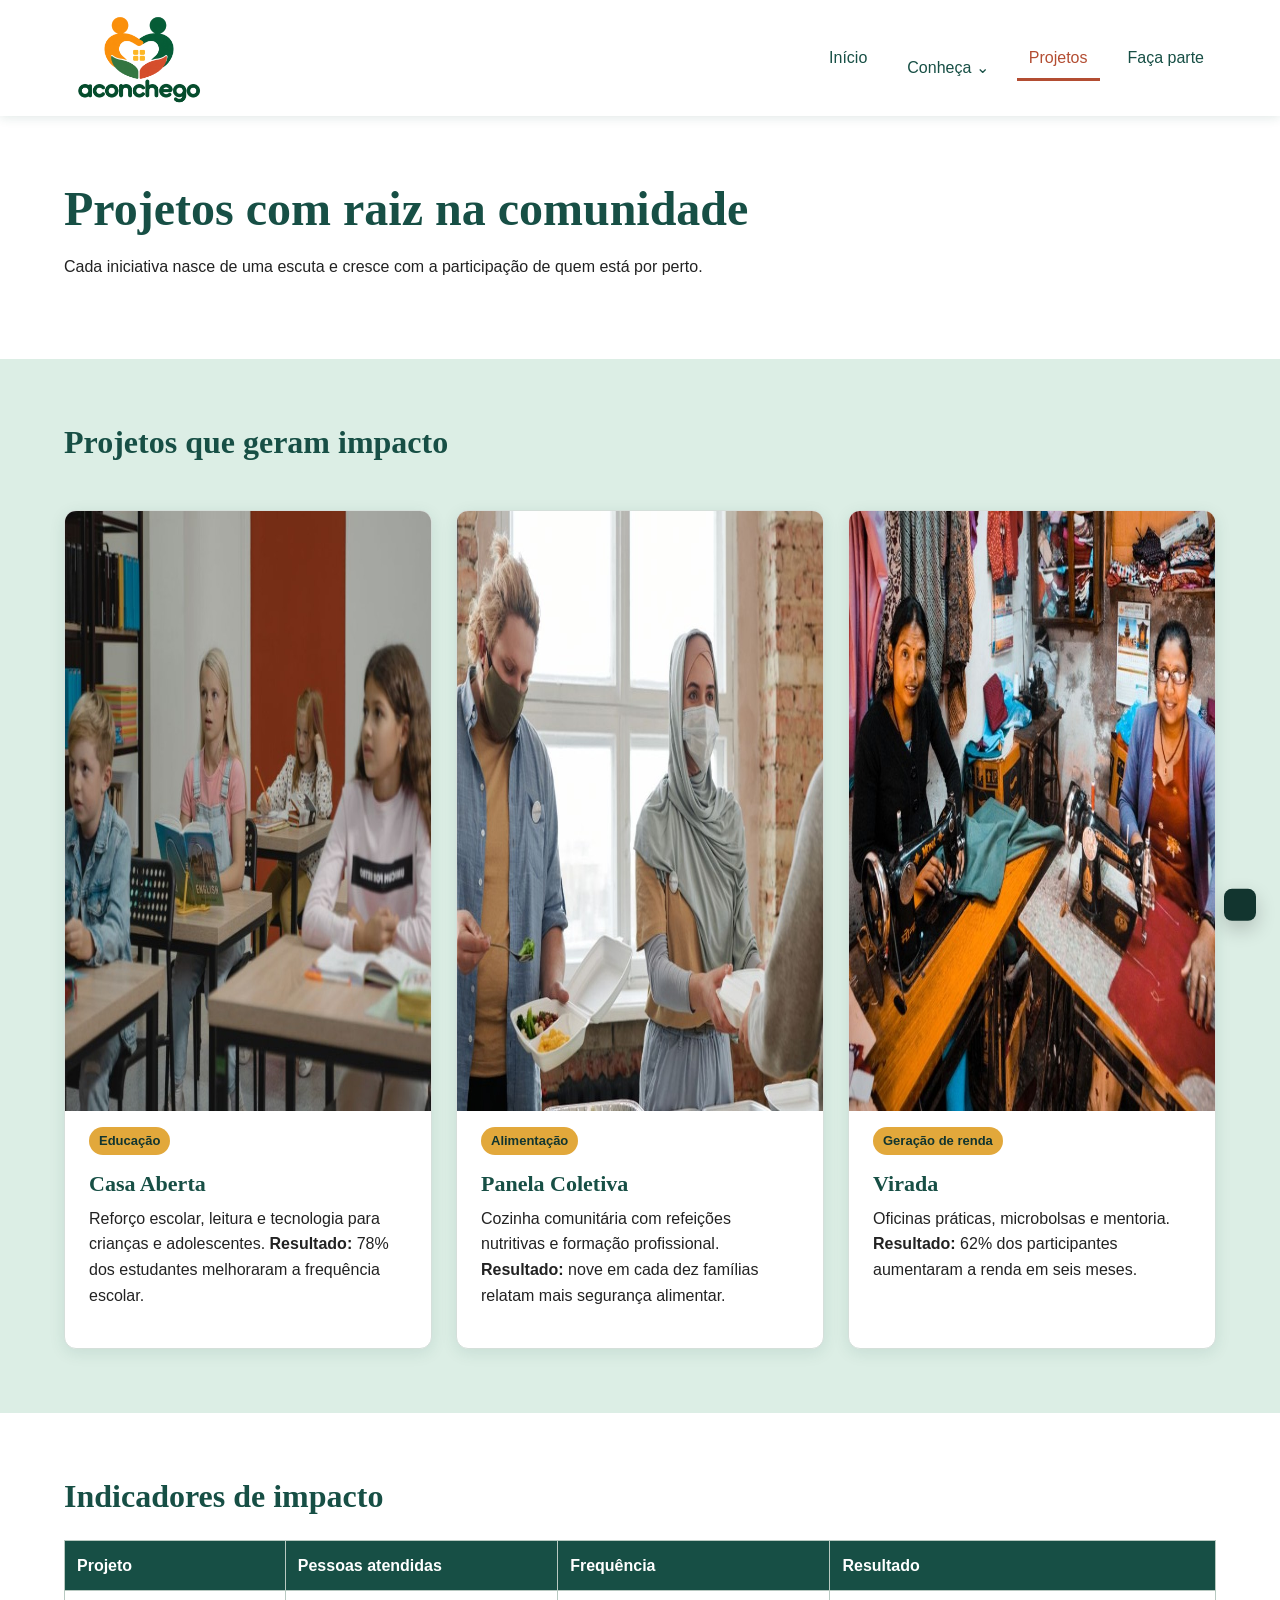
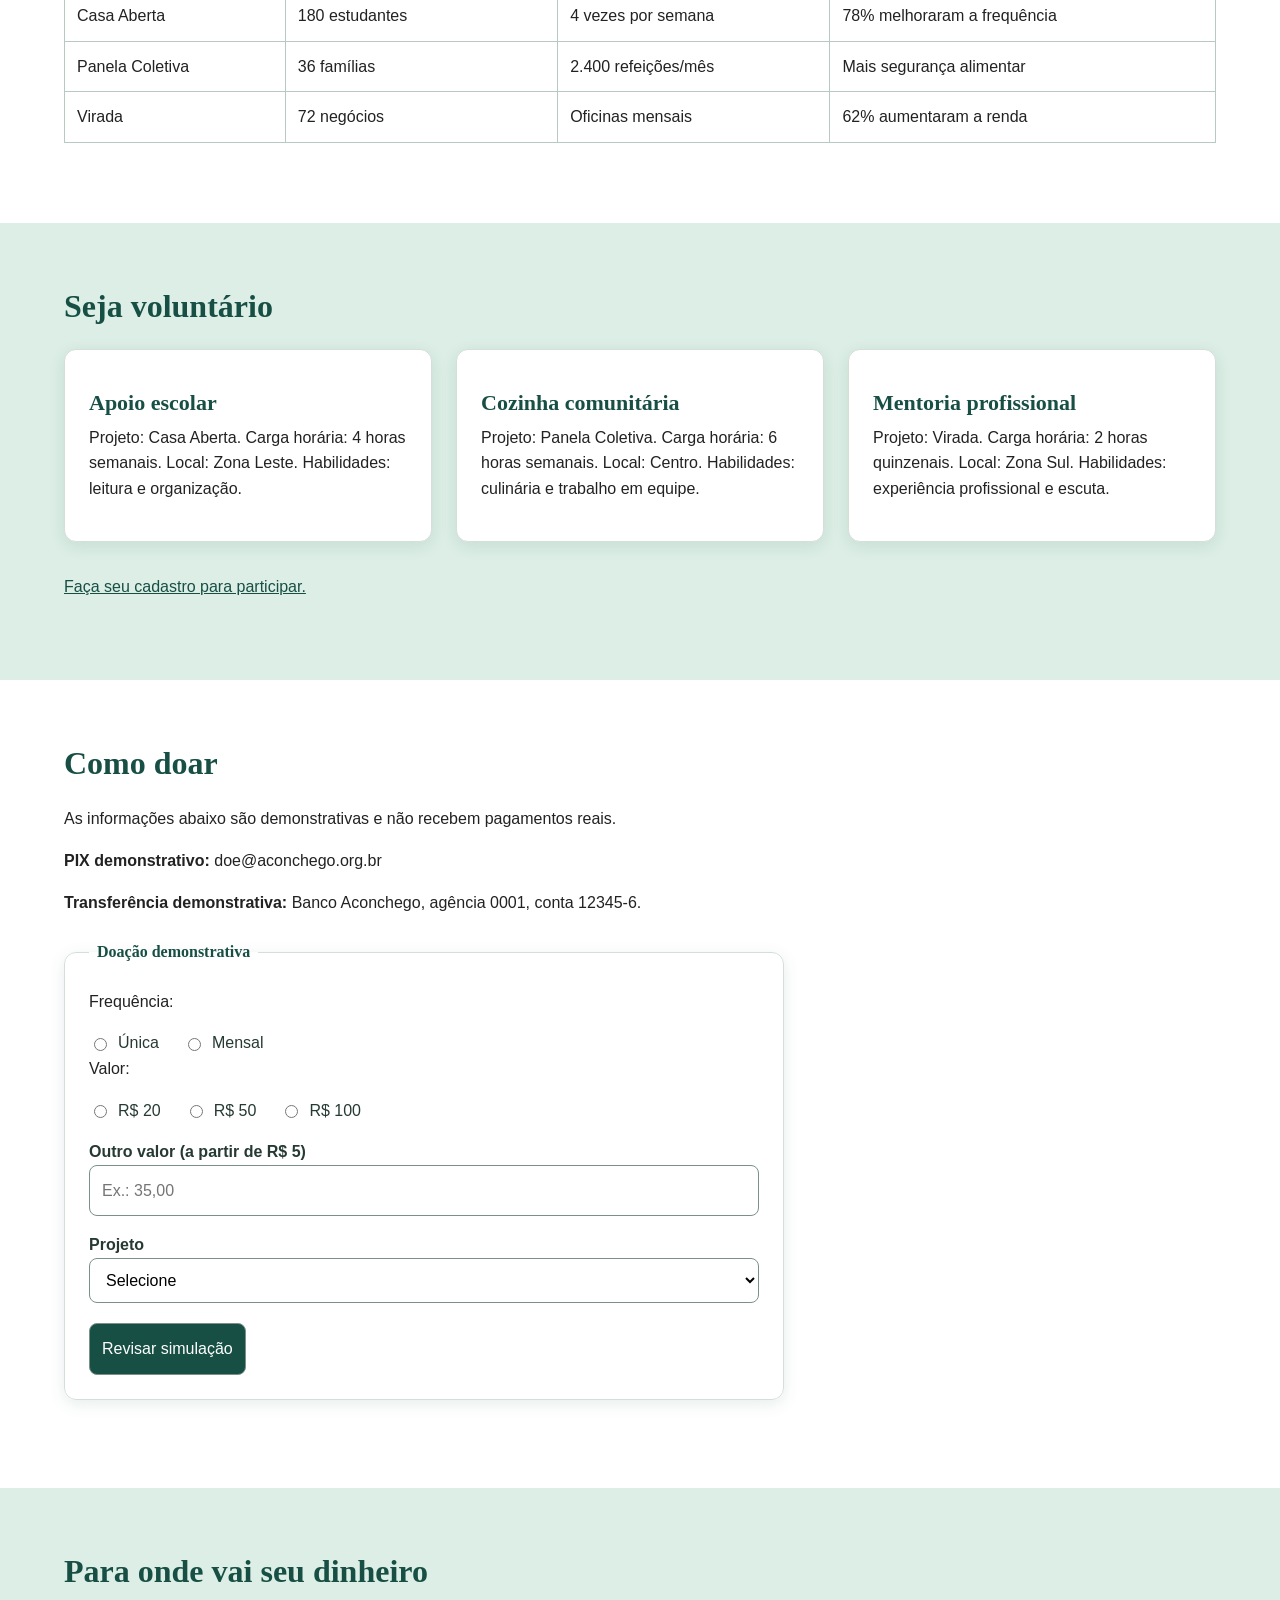
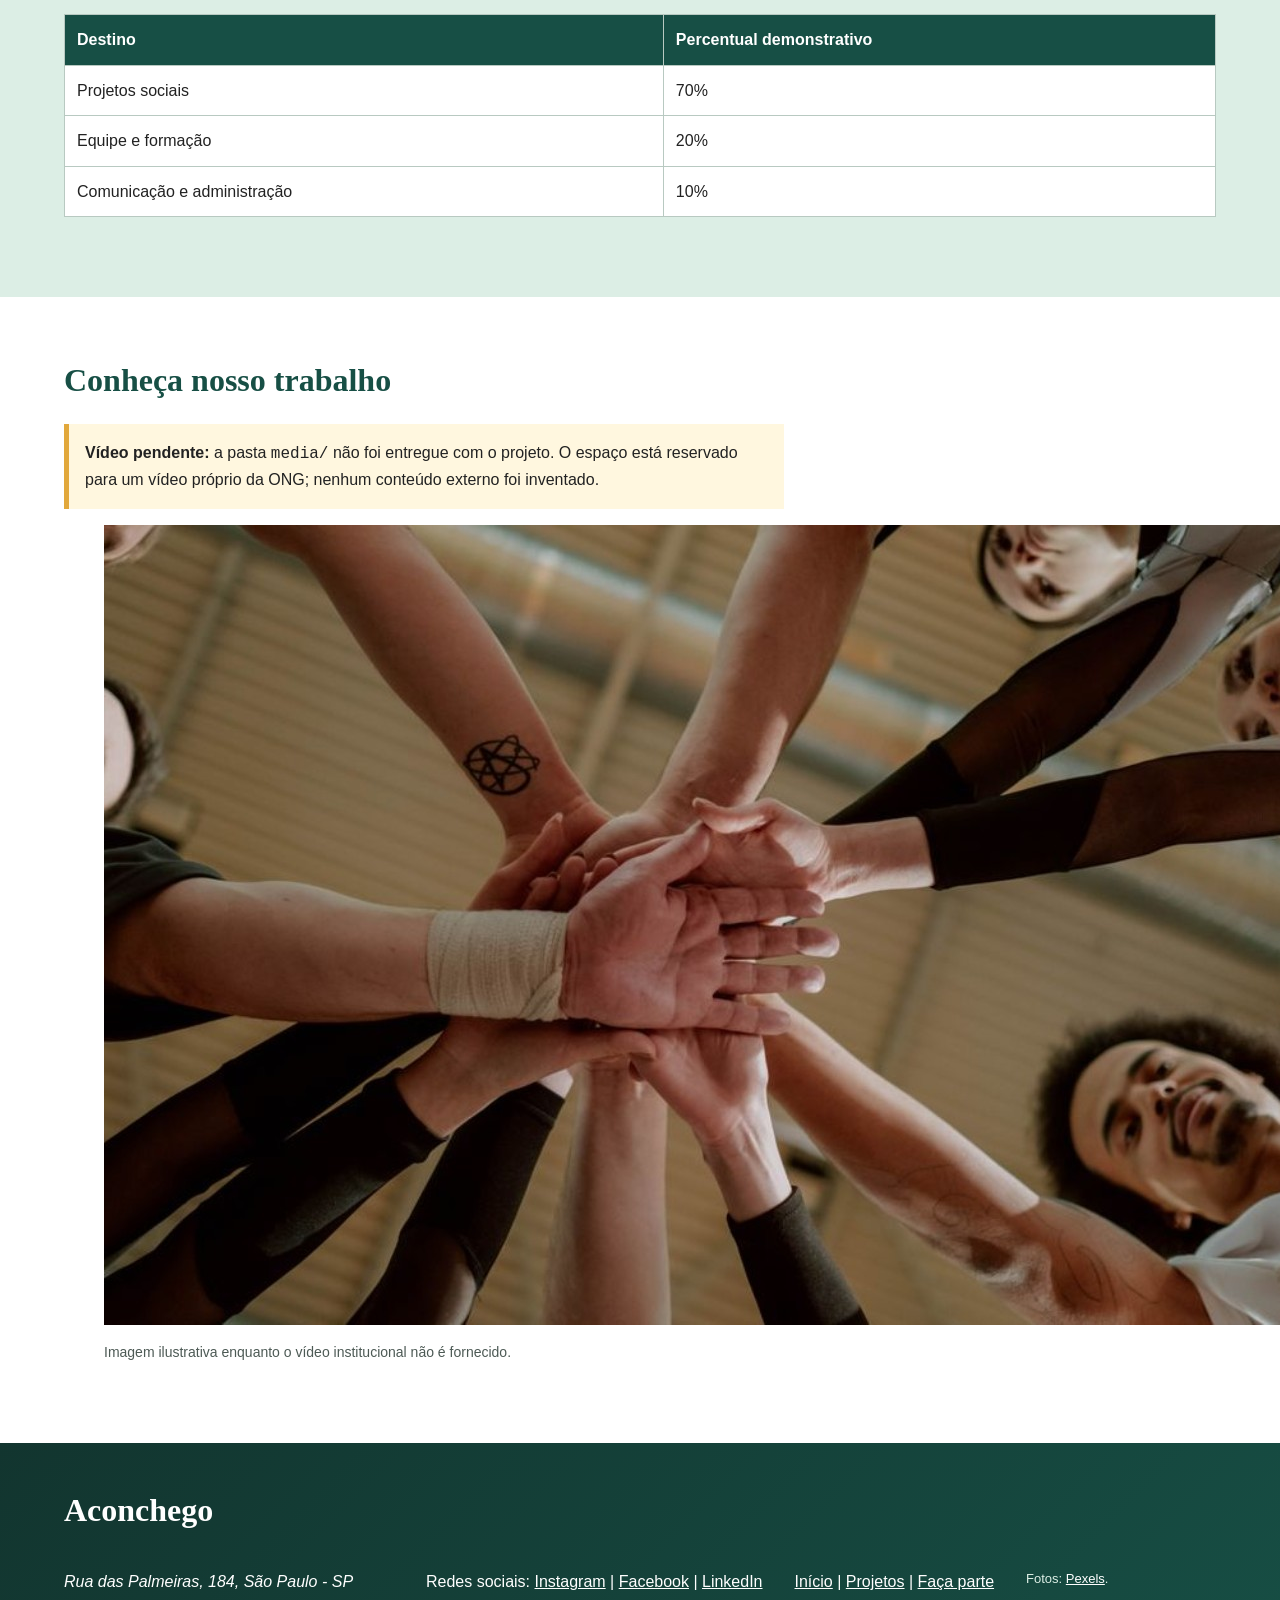
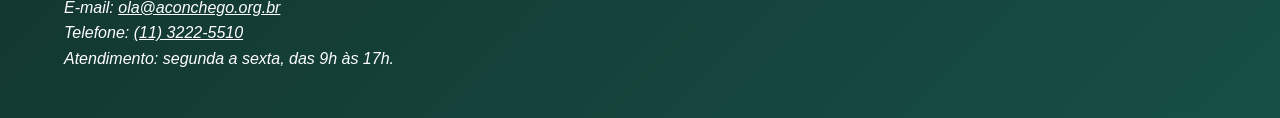
==== projetos.html @ 37455f10 "projeto finalizado" ====
<!DOCTYPE html>
<html lang="pt-br">
<head>
  <meta charset="UTF-8">
  <meta name="viewport" content="width=device-width, initial-scale=1.0">
  <meta name="description" content="Conheça os projetos sociais do Aconchego e saiba como participar.">
  <title>Projetos | Aconchego</title>
  <link rel="stylesheet" href="css/estilo.css">
  <script src="js/script.js" defer></script>
</head>
<body>
  <!-- Cabeçalho e menu principal. -->
  <header class="site-header"><div class="container header-content"><a class="marca" href="index.html"><img src="img/logo-aconchego.png" width="190" height="120" alt="Logo Aconchego"></a><button class="menu-toggle" type="button" data-menu-toggle aria-expanded="false" aria-controls="menu-principal" aria-label="Abrir menu">Menu</button><nav class="main-nav" id="menu-principal" aria-label="Navegação principal"><ul><li><a href="index.html">Início</a></li><li class="has-submenu"><button class="submenu-toggle" type="button" data-submenu-toggle aria-expanded="false" aria-controls="submenu">Conheça <span aria-hidden="true">⌄</span></button><ul id="submenu" hidden><li><a href="index.html#sobre">Sobre nós</a></li><li><a href="#indicadores">Indicadores</a></li><li><a href="#midia">Mídia</a></li></ul></li><li><a class="current" aria-current="page" href="projetos.html">Projetos</a></li><li><a href="cadastro.html">Faça parte</a></li></ul></nav></div></header>
  <main class="container">
    <section><h1>Projetos com raiz na comunidade</h1><p>Cada iniciativa nasce de uma escuta e cresce com a participação de quem está por perto.</p></section>
    <section id="projetos" class="cards-grid"><h2>Projetos que geram impacto</h2>
      <article id="educacao" class="card project-card"><img src="img/projeto-educacao.jpg" width="800" height="600" alt="Crianças estudando em uma sala de aula com livros e cadernos" loading="lazy"><span class="badge">Educação</span><h3>Casa Aberta</h3><p>Reforço escolar, leitura e tecnologia para crianças e adolescentes. <strong>Resultado:</strong> 78% dos estudantes melhoraram a frequência escolar.</p></article>
      <article id="alimentacao" class="card project-card"><img src="img/projeto-alimentacao.jpg" width="800" height="600" alt="Voluntários servindo refeições com arroz, feijão e legumes" loading="lazy"><span class="badge">Alimentação</span><h3>Panela Coletiva</h3><p>Cozinha comunitária com refeições nutritivas e formação profissional. <strong>Resultado:</strong> nove em cada dez famílias relatam mais segurança alimentar.</p></article>
      <article id="renda" class="card project-card"><img src="img/projeto-renda.jpg" width="800" height="600" alt="Duas mulheres trabalhando com máquinas de costura em uma oficina" loading="lazy"><span class="badge">Geração de renda</span><h3>Virada</h3><p>Oficinas práticas, microbolsas e mentoria. <strong>Resultado:</strong> 62% dos participantes aumentaram a renda em seis meses.</p></article>
    </section>
    <section id="indicadores"><h2>Indicadores de impacto</h2><table><thead><tr><th>Projeto</th><th>Pessoas atendidas</th><th>Frequência</th><th>Resultado</th></tr></thead><tbody><tr><td>Casa Aberta</td><td>180 estudantes</td><td>4 vezes por semana</td><td>78% melhoraram a frequência</td></tr><tr><td>Panela Coletiva</td><td>36 famílias</td><td>2.400 refeições/mês</td><td>Mais segurança alimentar</td></tr><tr><td>Virada</td><td>72 negócios</td><td>Oficinas mensais</td><td>62% aumentaram a renda</td></tr></tbody></table></section>
    <section id="voluntariado"><h2>Seja voluntário</h2><div class="cards-grid"><article class="card"><h3>Apoio escolar</h3><p>Projeto: Casa Aberta. Carga horária: 4 horas semanais. Local: Zona Leste. Habilidades: leitura e organização.</p></article><article class="card"><h3>Cozinha comunitária</h3><p>Projeto: Panela Coletiva. Carga horária: 6 horas semanais. Local: Centro. Habilidades: culinária e trabalho em equipe.</p></article><article class="card"><h3>Mentoria profissional</h3><p>Projeto: Virada. Carga horária: 2 horas quinzenais. Local: Zona Sul. Habilidades: experiência profissional e escuta.</p></article></div><p class="section-link"><a href="cadastro.html">Faça seu cadastro para participar.</a></p></section>
    <section id="como-doar"><h2>Como doar</h2><p>As informações abaixo são demonstrativas e não recebem pagamentos reais.</p><p><strong>PIX demonstrativo:</strong> doe@aconchego.org.br</p><p><strong>Transferência demonstrativa:</strong> Banco Aconchego, agência 0001, conta 12345-6.</p><form id="form-doacao" action="" method="post"><fieldset><legend>Doação demonstrativa</legend><p>Frequência:</p><div class="opcoes"><input id="frequencia-unica" name="frequencia" type="radio" value="unica"><label for="frequencia-unica">Única</label><input id="frequencia-mensal" name="frequencia" type="radio" value="mensal"><label for="frequencia-mensal">Mensal</label></div><p>Valor:</p><div class="opcoes"><input id="valor-20" name="valor" type="radio" value="20"><label for="valor-20">R$ 20</label><input id="valor-50" name="valor" type="radio" value="50"><label for="valor-50">R$ 50</label><input id="valor-100" name="valor" type="radio" value="100"><label for="valor-100">R$ 100</label></div><label for="outro-valor">Outro valor (a partir de R$ 5)</label><input id="outro-valor" name="outro-valor" type="number" min="5" step="0.01" placeholder="Ex.: 35,00"><label for="projeto-doacao">Projeto</label><select id="projeto-doacao" name="projeto-doacao" required><option value="">Selecione</option><option value="educacao">Casa Aberta</option><option value="alimentacao">Panela Coletiva</option><option value="renda">Virada</option></select><button type="submit">Revisar simulação</button></fieldset></form></section>
    <section id="destino"><h2>Para onde vai seu dinheiro</h2><table><thead><tr><th>Destino</th><th>Percentual demonstrativo</th></tr></thead><tbody><tr><td>Projetos sociais</td><td>70%</td></tr><tr><td>Equipe e formação</td><td>20%</td></tr><tr><td>Comunicação e administração</td><td>10%</td></tr></tbody></table></section>
    <section id="midia"><h2>Conheça nosso trabalho</h2><p class="alert alert-info"><strong>Vídeo pendente:</strong> a pasta <code>media/</code> não foi entregue com o projeto. O espaço está reservado para um vídeo próprio da ONG; nenhum conteúdo externo foi inventado.</p><figure><img src="img/hero-comunidade.jpg" width="1200" height="800" alt="Grupo de pessoas unindo as mãos em uma atividade coletiva" loading="lazy"><figcaption>Imagem ilustrativa enquanto o vídeo institucional não é fornecido.</figcaption></figure></section>
  </main>
  <div id="modal-doacao" class="modal" role="dialog" aria-modal="true" aria-labelledby="titulo-modal-doacao" hidden><div class="modal-conteudo"><h2 id="titulo-modal-doacao">Confira sua simulação</h2><p id="resumo-doacao"></p><p class="alert alert-info">A confirmação é apenas acadêmica e não realiza pagamento.</p><div class="modal-acoes"><button id="confirmar-doacao" type="button">Confirmar simulação</button><button id="cancelar-doacao" class="botao-secundario" type="button">Voltar</button></div></div></div><div id="toast" class="toast" role="status" aria-live="polite"></div>
  <!-- Rodapé com contato e redes sociais. -->
  <footer><div class="container"><h2>Aconchego</h2><address>Rua das Palmeiras, 184, São Paulo - SP<br>E-mail: <a href="mailto:ola@aconchego.org.br">ola@aconchego.org.br</a><br>Telefone: <a href="tel:+551132225510">(11) 3222-5510</a><br>Atendimento: segunda a sexta, das 9h às 17h.</address><p>Redes sociais: <a href="https://www.instagram.com/">Instagram</a> | <a href="https://www.facebook.com/">Facebook</a> | <a href="https://www.linkedin.com/">LinkedIn</a></p><p><a href="index.html">Início</a> | <a href="projetos.html">Projetos</a> | <a href="cadastro.html">Faça parte</a></p><p class="creditos">Fotos: <a href="https://www.pexels.com/">Pexels</a>.</p></div></footer>
</body>
</html>
---- css/estilo.css ----
:root {
  --verde-escuro: #12352f;
  --verde: #174f45;
  --verde-claro: #dceee5;
  --terracota: #b34d32;
  --amarelo: #e2a83b;
  --creme: #f4f1ea;
  --branco: #ffffff;
  --texto: #222222;
  --texto-suave: #4d5a55;
  --borda: #b8c9c1;
  --erro: #9f2d2d;
  --sucesso: #176b4d;
  --espaco-8: 8px;
  --espaco-16: 16px;
  --espaco-24: 24px;
  --espaco-32: 32px;
  --espaco-48: 48px;
  --espaco-64: 64px;
}

* { box-sizing: border-box; }
html { scroll-behavior: smooth; }
body { margin: 0; color: var(--texto); background: var(--creme); font-family: Arial, Verdana, sans-serif; font-size: 16px; line-height: 1.6; }
.container { width: min(90%, 1180px); margin: 0 auto; }
.site-header { position: sticky; top: 0; z-index: 10; padding: var(--espaco-8) 0; background: var(--branco); box-shadow: 0 2px 10px rgba(23, 79, 69, .12); }
.header-content { display: flex; align-items: center; justify-content: space-between; gap: var(--espaco-24); }
.marca { display: flex; align-items: center; color: var(--verde); text-decoration: none; }
.marca img { display: block; width: 150px; height: auto; }
.menu-toggle { display: none; }
.main-nav > ul, .main-nav ul ul { display: flex; align-items: center; gap: var(--espaco-16); margin: 0; padding: 0; list-style: none; }
.main-nav a, .submenu-toggle { display: block; padding: 10px 12px; color: var(--verde); border: 0; background: transparent; font: inherit; text-decoration: none; cursor: pointer; }
.main-nav a:hover, .main-nav a:focus, .main-nav a.current, .submenu-toggle:hover, .submenu-toggle:focus { color: var(--terracota); box-shadow: inset 0 -3px var(--terracota); }
.has-submenu { position: relative; }
.has-submenu ul { position: absolute; top: 100%; left: 0; min-width: 190px; padding: var(--espaco-8); background: var(--branco); border: 1px solid var(--borda); box-shadow: 0 8px 18px rgba(18, 53, 47, .15); }
.has-submenu ul[hidden] { display: none; }
.has-submenu li a { padding: 8px 12px; }
a { color: var(--verde); }
a:focus, button:focus, input:focus, select:focus { outline: 3px solid var(--amarelo); outline-offset: 2px; }
main > section { margin: 0 -5.55%; padding: var(--espaco-64) 5.55%; background: var(--branco); }
main > section:nth-of-type(even), .section-paper { background: var(--verde-claro); }
h1, h2, h3 { color: var(--verde); font-family: Georgia, serif; line-height: 1.2; }
h1 { max-width: 720px; margin: 0 0 var(--espaco-16); font-size: clamp(2rem, 5vw, 3rem); }
h2 { margin: 0 0 var(--espaco-24); font-size: clamp(1.6rem, 3vw, 2rem); }
h3 { margin: var(--espaco-16) 0 var(--espaco-8); font-size: 1.375rem; }
p, ul, ol { max-width: 680px; }
p { margin-top: 0; }
.capa { display: grid; grid-template-columns: repeat(12, 1fr); align-items: center; gap: var(--espaco-48); min-height: 520px; }
.capa-texto { grid-column: span 5; }
.capa figure { grid-column: span 7; margin: 0; }
.capa img { width: 100%; border-radius: 12px; box-shadow: 0 8px 24px rgba(23, 79, 69, .18); }
figcaption { margin-top: var(--espaco-8); color: var(--texto-suave); font-size: .875rem; }
.cards-grid, .team-grid, .gallery-grid { display: grid; grid-template-columns: repeat(12, 1fr); gap: var(--espaco-24); }
.cards-grid > h2, .team-grid > h2, .gallery-grid > h2 { grid-column: 1 / -1; }
.cards-grid > article, .team-grid > article { grid-column: span 4; }
.section-link { margin-top: var(--espaco-32); }
.gallery-grid > figure { grid-column: span 4; margin: 0; }
article, fieldset { background: var(--branco); border: 1px solid #d5dfda; border-radius: 12px; box-shadow: 0 4px 16px rgba(23, 79, 69, .1); }
article { padding: var(--espaco-24); }
.card { transition: transform .2s ease, box-shadow .2s ease; }
.card:hover { transform: translateY(-2px); box-shadow: 0 8px 22px rgba(23, 79, 69, .18); }
.project-card, .news-card { padding: 0 var(--espaco-24) var(--espaco-24); overflow: hidden; }
.project-card img, .news-card img { display: block; width: calc(100% + 48px); max-width: none; margin: 0 -24px var(--espaco-16); }
.badge, .tag { display: inline-block; padding: 4px 10px; color: var(--verde-escuro); background: var(--amarelo); border-radius: 999px; font-size: .8125rem; font-weight: bold; }
.team-card { text-align: center; }
.team-card img { display: block; width: 150px; height: 150px; margin: 0 auto; border-radius: 50%; object-fit: cover; }
.gallery-grid img, .cadastro-image { display: block; width: 100%; border-radius: 12px; }
.news-card p, .team-card p { color: var(--texto-suave); }
#historia ol { margin: 0; padding-left: var(--espaco-24); border-left: 4px solid var(--verde); }
#historia li { padding: var(--espaco-8) 0 var(--espaco-8) 12px; }
#historia strong { color: var(--verde); }
table { width: 100%; margin: var(--espaco-16) 0; border-collapse: collapse; background: var(--branco); }
th, td { padding: 12px; border: 1px solid var(--borda); text-align: left; }
th { color: var(--branco); background: var(--verde); }
form { max-width: 720px; }
fieldset { margin: var(--espaco-24) 0; padding: var(--espaco-24); }
legend { padding: 0 var(--espaco-8); color: var(--verde); font-family: Georgia, serif; font-weight: bold; }
label { display: block; margin-top: var(--espaco-16); color: #263a34; font-weight: bold; }
input, select, textarea, button { max-width: 100%; padding: 12px; border: 1px solid #7b9188; border-radius: 8px; font: inherit; }
input, select, textarea { width: 100%; background: var(--branco); }
input[type="radio"], input[type="checkbox"] { width: auto; }
.opcoes { display: flex; flex-wrap: wrap; align-items: center; gap: var(--espaco-8); }
.opcoes label { margin: 0 var(--espaco-16) 0 0; font-weight: normal; }
input:valid:not(:placeholder-shown), select:valid { border-color: var(--sucesso); }
input:invalid:not(:placeholder-shown) { border-color: var(--erro); }
button { margin-top: 20px; color: var(--branco); background: var(--verde); cursor: pointer; transition: background .2s ease, transform .2s ease; }
button:hover { background: var(--verde-escuro); }
button:active { transform: translateY(1px); }
button:disabled { color: #6d7773; background: #d5dfda; cursor: not-allowed; }
.botao-secundario { color: var(--verde); background: var(--branco); }
.alert { max-width: 720px; padding: var(--espaco-16); border-left: 5px solid var(--amarelo); background: #fff7df; }
.alert-info { border-left-color: var(--amarelo); }
.alert-success { border-left-color: var(--sucesso); background: #e5f5ed; }
.toast { position: fixed; right: 24px; bottom: 24px; z-index: 20; max-width: 360px; padding: var(--espaco-16); color: var(--branco); background: var(--verde-escuro); border-radius: 8px; box-shadow: 0 8px 20px rgba(0,0,0,.2); transform: translateY(140%); transition: transform .25s ease; }
.toast.visivel { transform: translateY(0); }
.toast-erro { background: var(--erro); }
.modal { position: fixed; inset: 0; z-index: 15; display: grid; place-items: center; padding: var(--espaco-24); background: rgba(18, 53, 47, .7); }
.modal[hidden] { display: none; }
.modal-conteudo { width: min(100%, 520px); padding: var(--espaco-32); background: var(--branco); border-radius: 12px; }
.modal-acoes { display: flex; flex-wrap: wrap; gap: var(--espaco-16); }
video, iframe { display: block; max-width: 100%; margin: var(--espaco-16) 0; border-radius: 12px; }
footer { padding: var(--espaco-48) 0; color: var(--branco); background: linear-gradient(135deg, var(--verde-escuro), var(--verde)); }
footer .container { display: flex; flex-wrap: wrap; gap: var(--espaco-16) var(--espaco-32); align-items: flex-start; }
footer h2 { flex: 1 0 100%; color: var(--branco); }
footer address, footer p { margin: 0; }
footer a { color: var(--branco); }
footer a:hover, footer a:focus { color: #f4bd64; }
.creditos { color: var(--verde-claro); font-size: .8125rem; }

@media (max-width: 1100px) { .capa { gap: var(--espaco-32); } }
@media (max-width: 900px) { .cards-grid > article, .team-grid > article, .gallery-grid > figure { grid-column: span 6; } }
@media (max-width: 760px) {
  .header-content { flex-wrap: wrap; }
  .menu-toggle { display: block; margin: 0; }
  .main-nav { display: none; flex-basis: 100%; }
  .main-nav.aberto { display: block; }
  .main-nav > ul { align-items: stretch; flex-direction: column; gap: 0; }
  .has-submenu ul { position: static; box-shadow: none; }
  .capa { display: flex; flex-direction: column; align-items: stretch; }
}
@media (max-width: 600px) { main > section { padding-top: var(--espaco-48); padding-bottom: var(--espaco-48); } .cards-grid > article, .team-grid > article, .gallery-grid > figure { grid-column: 1 / -1; } table { display: block; overflow-x: auto; white-space: nowrap; } }
@media (max-width: 420px) { .container { width: calc(100% - 32px); } .header-content { gap: var(--espaco-8); } .marca { font-size: 20px; } .modal-conteudo { padding: var(--espaco-24); } }
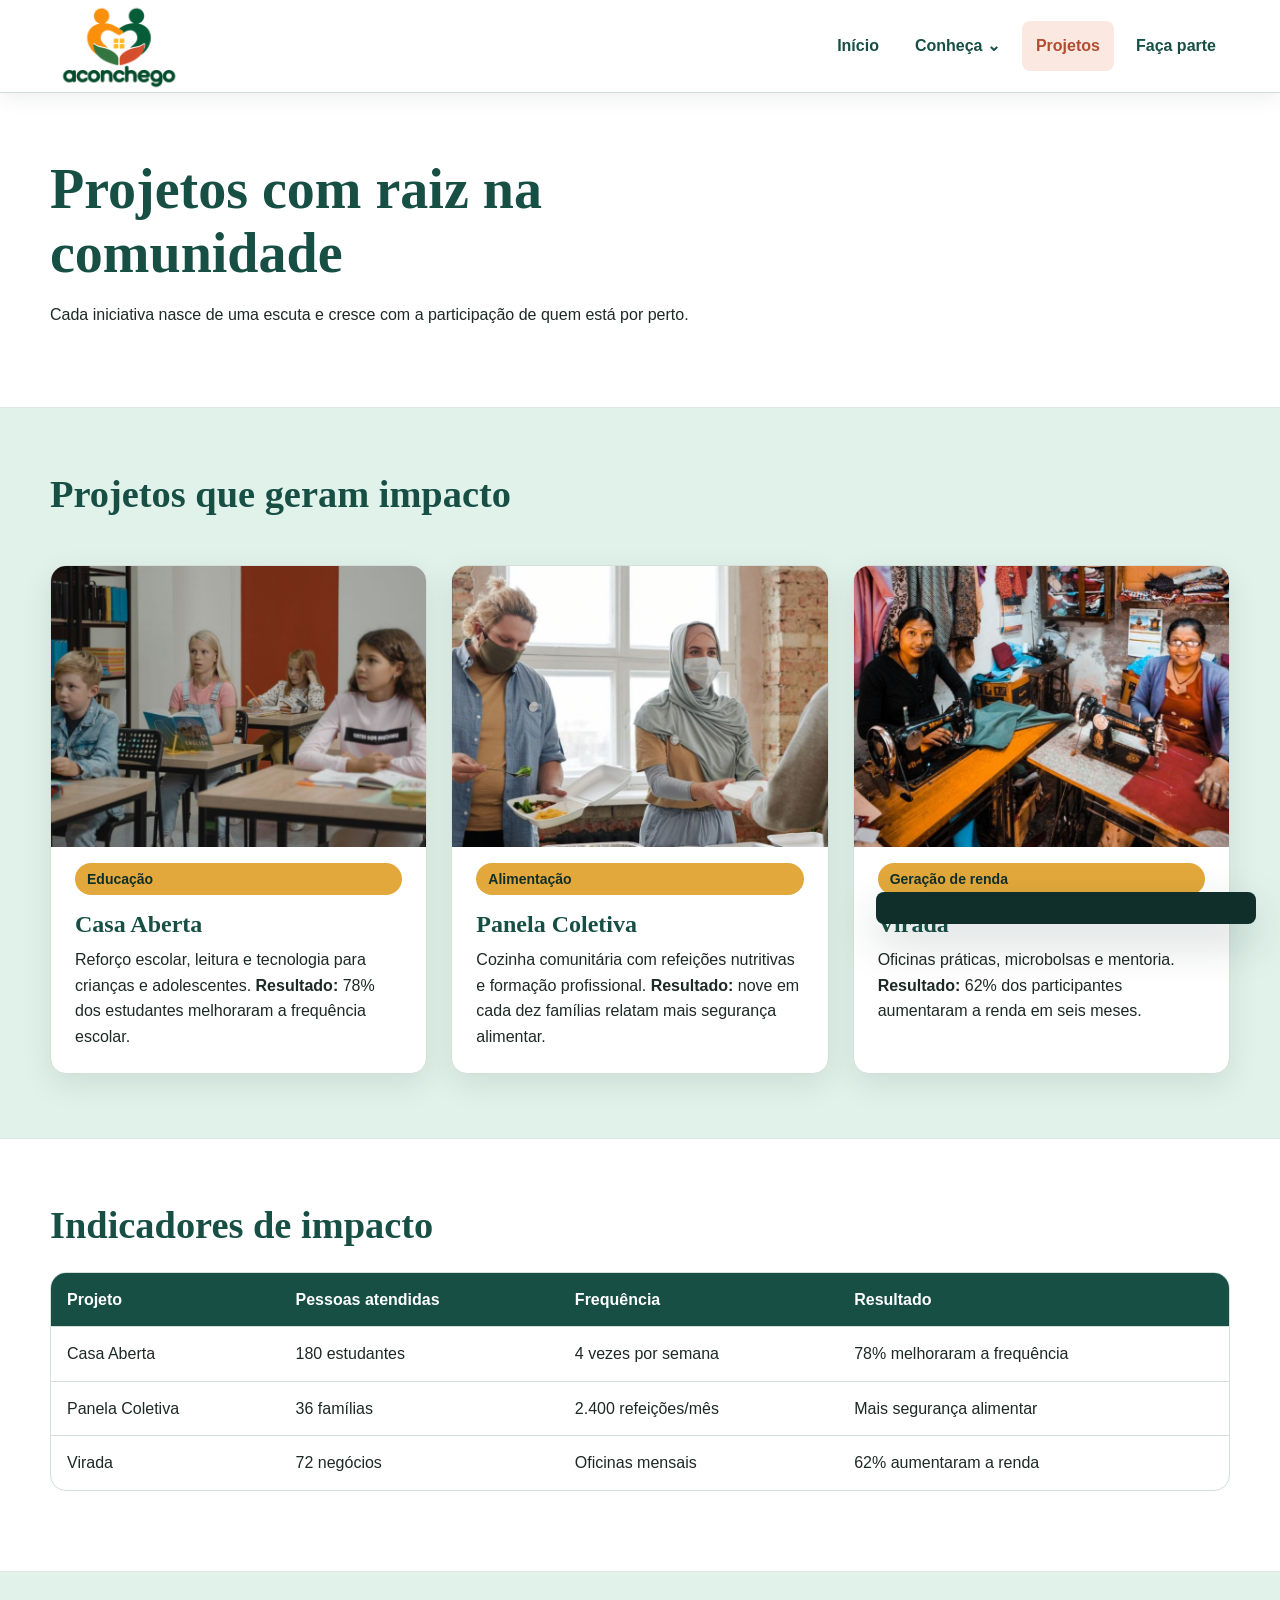
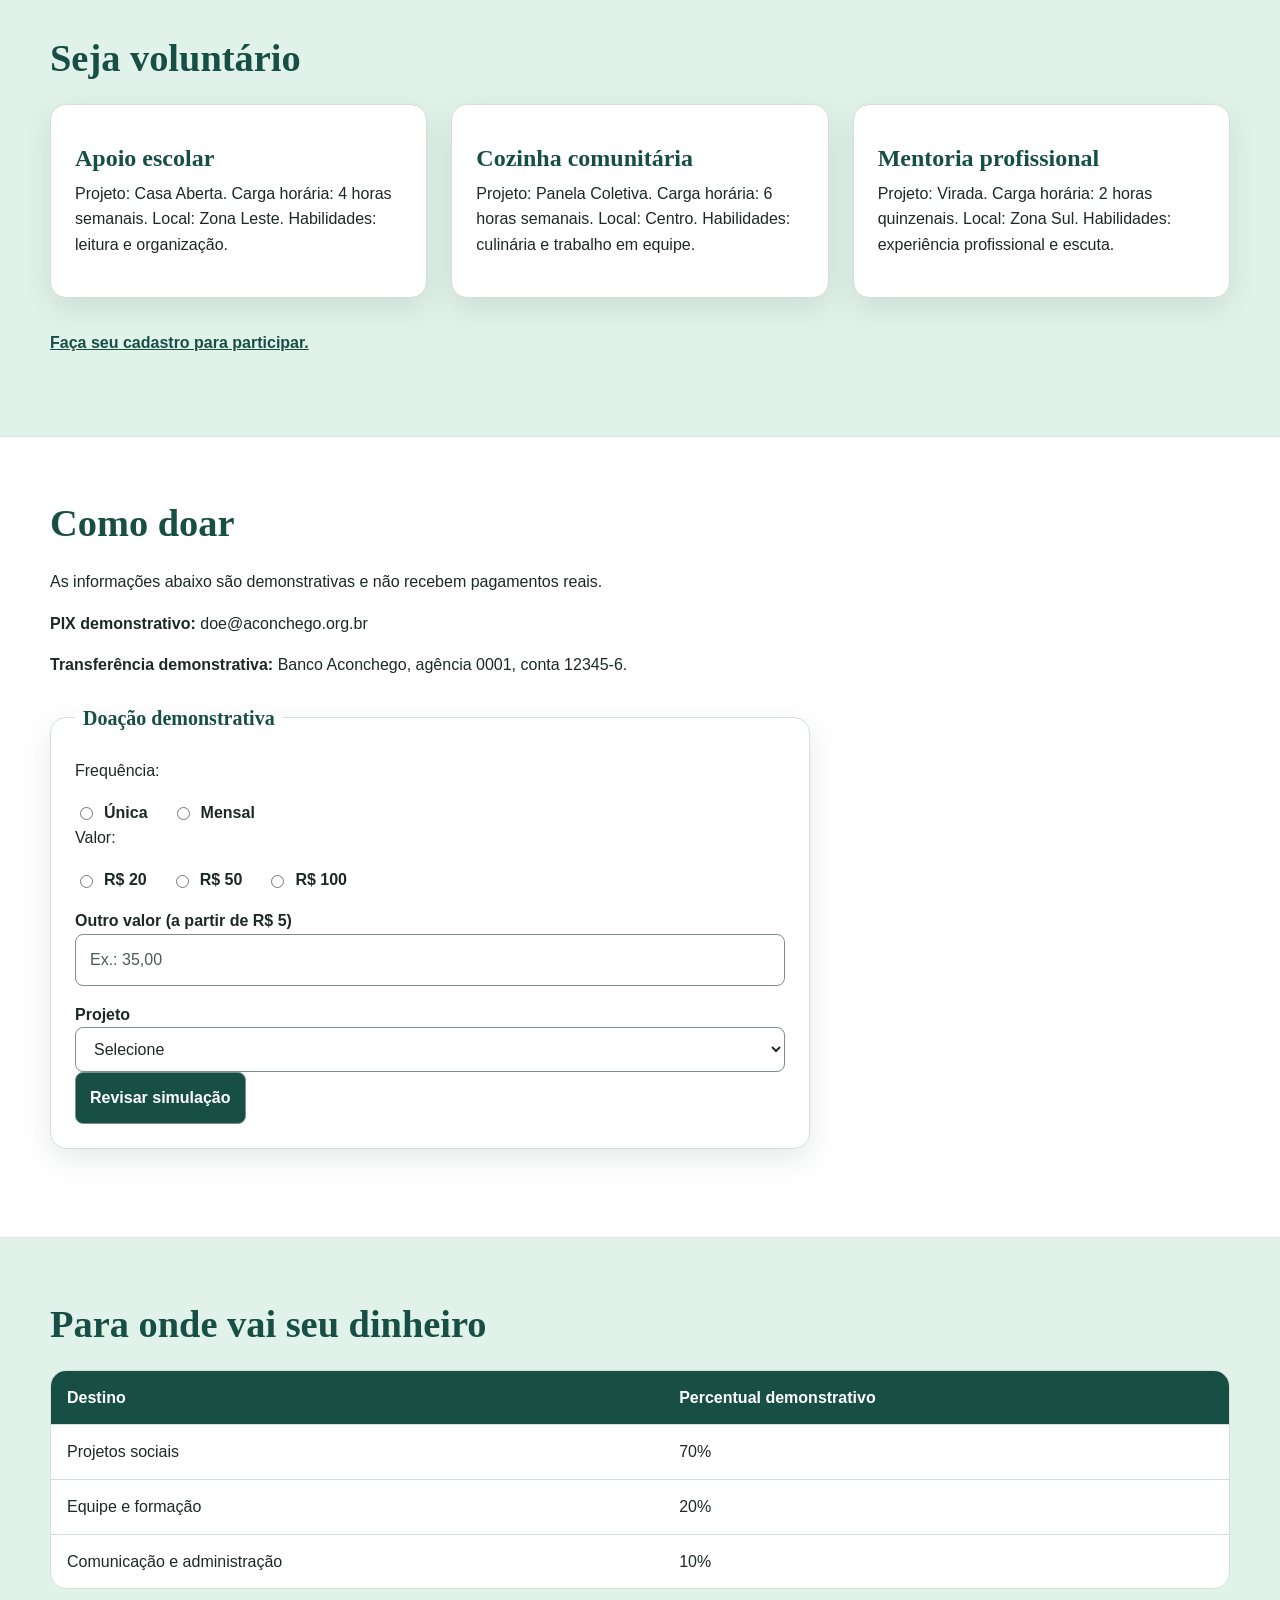
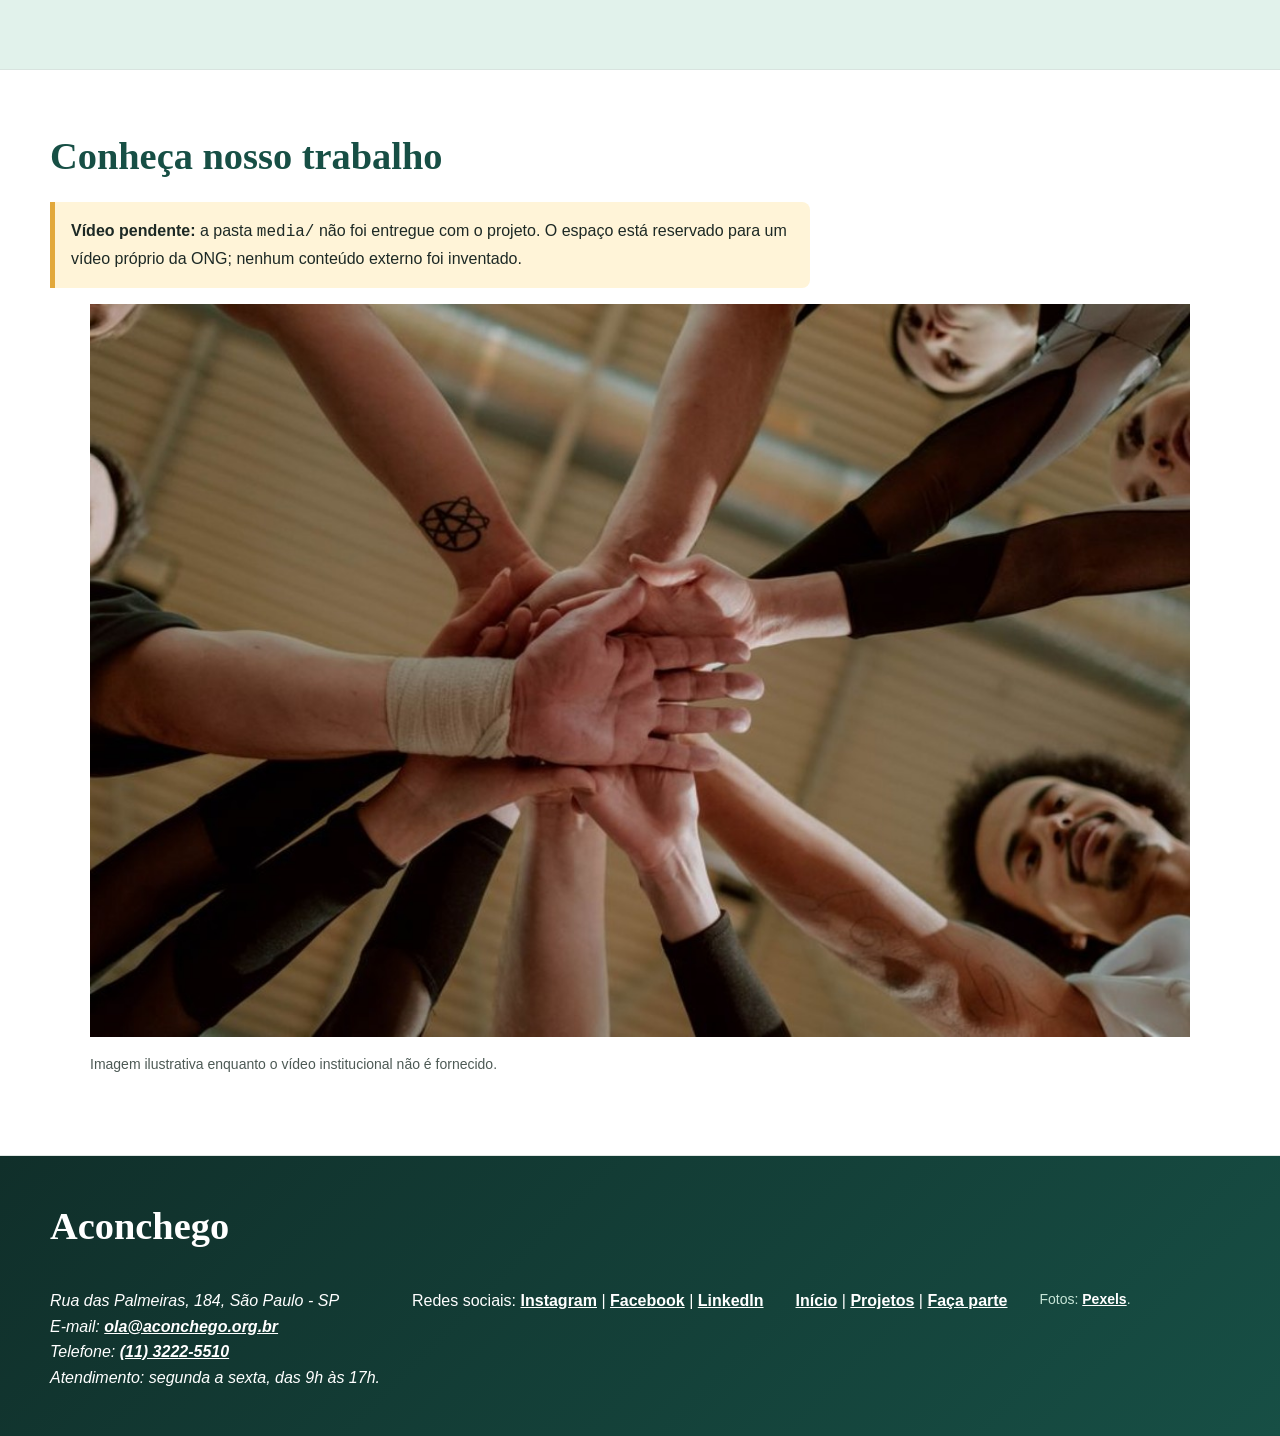
==== commit a418c485: "mudanças 23-10" ====
--- a/projetos.html
+++ b/projetos.html
@@ -9,7 +9,6 @@
   <script src="js/script.js" defer></script>
 </head>
 <body>
-  <!-- Cabeçalho e menu principal. -->
   <header class="site-header"><div class="container header-content"><a class="marca" href="index.html"><img src="img/logo-aconchego.png" width="190" height="120" alt="Logo Aconchego"></a><button class="menu-toggle" type="button" data-menu-toggle aria-expanded="false" aria-controls="menu-principal" aria-label="Abrir menu">Menu</button><nav class="main-nav" id="menu-principal" aria-label="Navegação principal"><ul><li><a href="index.html">Início</a></li><li class="has-submenu"><button class="submenu-toggle" type="button" data-submenu-toggle aria-expanded="false" aria-controls="submenu">Conheça <span aria-hidden="true">⌄</span></button><ul id="submenu" hidden><li><a href="index.html#sobre">Sobre nós</a></li><li><a href="#indicadores">Indicadores</a></li><li><a href="#midia">Mídia</a></li></ul></li><li><a class="current" aria-current="page" href="projetos.html">Projetos</a></li><li><a href="cadastro.html">Faça parte</a></li></ul></nav></div></header>
   <main class="container">
     <section><h1>Projetos com raiz na comunidade</h1><p>Cada iniciativa nasce de uma escuta e cresce com a participação de quem está por perto.</p></section>
@@ -25,7 +24,6 @@
     <section id="midia"><h2>Conheça nosso trabalho</h2><p class="alert alert-info"><strong>Vídeo pendente:</strong> a pasta <code>media/</code> não foi entregue com o projeto. O espaço está reservado para um vídeo próprio da ONG; nenhum conteúdo externo foi inventado.</p><figure><img src="img/hero-comunidade.jpg" width="1200" height="800" alt="Grupo de pessoas unindo as mãos em uma atividade coletiva" loading="lazy"><figcaption>Imagem ilustrativa enquanto o vídeo institucional não é fornecido.</figcaption></figure></section>
   </main>
   <div id="modal-doacao" class="modal" role="dialog" aria-modal="true" aria-labelledby="titulo-modal-doacao" hidden><div class="modal-conteudo"><h2 id="titulo-modal-doacao">Confira sua simulação</h2><p id="resumo-doacao"></p><p class="alert alert-info">A confirmação é apenas acadêmica e não realiza pagamento.</p><div class="modal-acoes"><button id="confirmar-doacao" type="button">Confirmar simulação</button><button id="cancelar-doacao" class="botao-secundario" type="button">Voltar</button></div></div></div><div id="toast" class="toast" role="status" aria-live="polite"></div>
-  <!-- Rodapé com contato e redes sociais. -->
   <footer><div class="container"><h2>Aconchego</h2><address>Rua das Palmeiras, 184, São Paulo - SP<br>E-mail: <a href="mailto:ola@aconchego.org.br">ola@aconchego.org.br</a><br>Telefone: <a href="tel:+551132225510">(11) 3222-5510</a><br>Atendimento: segunda a sexta, das 9h às 17h.</address><p>Redes sociais: <a href="https://www.instagram.com/">Instagram</a> | <a href="https://www.facebook.com/">Facebook</a> | <a href="https://www.linkedin.com/">LinkedIn</a></p><p><a href="index.html">Início</a> | <a href="projetos.html">Projetos</a> | <a href="cadastro.html">Faça parte</a></p><p class="creditos">Fotos: <a href="https://www.pexels.com/">Pexels</a>.</p></div></footer>
 </body>
 </html>
--- a/css/estilo.css
+++ b/css/estilo.css
@@ -1,122 +1,279 @@
 :root {
-  --verde-escuro: #12352f;
-  --verde: #174f45;
-  --verde-claro: #dceee5;
-  --terracota: #b34d32;
-  --amarelo: #e2a83b;
-  --creme: #f4f1ea;
-  --branco: #ffffff;
-  --texto: #222222;
-  --texto-suave: #4d5a55;
-  --borda: #b8c9c1;
-  --erro: #9f2d2d;
-  --sucesso: #176b4d;
+  --cor-floresta-950: #102f2a;
+  --cor-floresta-800: #174f45;
+  --cor-floresta-600: #267363;
+  --cor-menta-100: #e1f2eb;
+  --cor-menta-200: #c7e5d8;
+  --cor-terracota-600: #b34d32;
+  --cor-terracota-100: #fbe8e1;
+  --cor-sol-500: #e2a83b;
+  --cor-sol-100: #fff4d8;
+  --cor-neutro-950: #1d2925;
+  --cor-neutro-700: #4d5a55;
+  --cor-neutro-500: #7b9188;
+  --cor-neutro-300: #d5dfda;
+  --cor-neutro-100: #f4f7f5;
+  --cor-branco: #fff;
+  --cor-erro: #a52d2d;
+  --cor-sucesso: #176b4d;
+
+  --fonte-corpo: "Nunito Sans", "Segoe UI", Arial, sans-serif;
+  --fonte-titulo: Georgia, "Times New Roman", serif;
+  --texto-xs: .75rem;
+  --texto-sm: .875rem;
+  --texto-md: 1rem;
+  --texto-lg: 1.25rem;
+  --texto-xl: 1.5rem;
+  --texto-2xl: clamp(2rem, 5vw, 3.5rem);
+
   --espaco-8: 8px;
   --espaco-16: 16px;
   --espaco-24: 24px;
   --espaco-32: 32px;
   --espaco-48: 48px;
   --espaco-64: 64px;
+  --raio-sm: 8px;
+  --raio-md: 16px;
+  --raio-lg: 24px;
+  --sombra-card: 0 10px 30px rgb(16 47 42 / 10%);
+  --sombra-elevada: 0 18px 45px rgb(16 47 42 / 18%);
+  --largura-conteudo: 1180px;
 }
 
 * { box-sizing: border-box; }
 html { scroll-behavior: smooth; }
-body { margin: 0; color: var(--texto); background: var(--creme); font-family: Arial, Verdana, sans-serif; font-size: 16px; line-height: 1.6; }
-.container { width: min(90%, 1180px); margin: 0 auto; }
-.site-header { position: sticky; top: 0; z-index: 10; padding: var(--espaco-8) 0; background: var(--branco); box-shadow: 0 2px 10px rgba(23, 79, 69, .12); }
-.header-content { display: flex; align-items: center; justify-content: space-between; gap: var(--espaco-24); }
-.marca { display: flex; align-items: center; color: var(--verde); text-decoration: none; }
-.marca img { display: block; width: 150px; height: auto; }
-.menu-toggle { display: none; }
-.main-nav > ul, .main-nav ul ul { display: flex; align-items: center; gap: var(--espaco-16); margin: 0; padding: 0; list-style: none; }
-.main-nav a, .submenu-toggle { display: block; padding: 10px 12px; color: var(--verde); border: 0; background: transparent; font: inherit; text-decoration: none; cursor: pointer; }
-.main-nav a:hover, .main-nav a:focus, .main-nav a.current, .submenu-toggle:hover, .submenu-toggle:focus { color: var(--terracota); box-shadow: inset 0 -3px var(--terracota); }
+body {
+  margin: 0;
+  color: var(--cor-neutro-950);
+  background:
+    radial-gradient(circle at 8% 8%, rgb(225 242 235 / 55%), transparent 25rem),
+    var(--cor-neutro-100);
+  font-family: var(--fonte-corpo);
+  font-size: var(--texto-md);
+  line-height: 1.6;
+}
+body.modal-aberto { overflow: hidden; }
+img { max-width: 100%; height: auto; }
+a { color: var(--cor-floresta-800); font-weight: 700; }
+a:hover { color: var(--cor-terracota-600); }
+:focus-visible {
+  outline: 3px solid var(--cor-sol-500);
+  outline-offset: 3px;
+}
+.container { width: min(calc(100% - 48px), var(--largura-conteudo)); margin-inline: auto; }
+
+h1, h2, h3 { color: var(--cor-floresta-800); font-family: var(--fonte-titulo); line-height: 1.15; }
+h1 { max-width: 760px; margin: 0 0 var(--espaco-16); font-size: var(--texto-2xl); }
+h2 { margin: 0 0 var(--espaco-24); font-size: clamp(1.75rem, 3vw, 2.5rem); }
+h3 { margin: var(--espaco-16) 0 var(--espaco-8); font-size: var(--texto-xl); }
+p, ul, ol { max-width: 720px; }
+p { margin-top: 0; }
+main > section {
+  margin-inline: calc((min(100vw, var(--largura-conteudo)) - 100vw) / 2);
+  padding: var(--espaco-64) max(24px, calc((100vw - var(--largura-conteudo)) / 2));
+  background: var(--cor-branco);
+  border-bottom: 1px solid rgb(213 223 218 / 70%);
+  scroll-margin-top: 90px;
+}
+main > section:nth-of-type(even), .section-paper { background: var(--cor-menta-100); }
+
+.site-header {
+  position: sticky;
+  top: 0;
+  z-index: 10;
+  background: rgb(255 255 255 / 94%);
+  border-bottom: 1px solid var(--cor-neutro-300);
+  box-shadow: 0 4px 20px rgb(16 47 42 / 8%);
+  backdrop-filter: blur(12px);
+}
+.header-content { display: flex; align-items: center; justify-content: space-between; gap: var(--espaco-24); min-height: 82px; }
+.marca { display: flex; align-items: center; color: var(--cor-floresta-800); text-decoration: none; }
+.marca img { display: block; width: 138px; height: auto; }
+.menu-toggle {
+  display: none;
+  margin: 0;
+  padding: 10px 14px;
+  color: var(--cor-floresta-800);
+  background: var(--cor-menta-100);
+  border: 1px solid var(--cor-menta-200);
+}
+.main-nav > ul, .main-nav ul ul { display: flex; align-items: center; gap: var(--espaco-8); margin: 0; padding: 0; list-style: none; }
+.main-nav > ul > li { position: relative; }
+.main-nav a, .submenu-toggle {
+  display: block;
+  padding: 12px 14px;
+  color: var(--cor-floresta-800);
+  background: transparent;
+  border: 0;
+  border-radius: var(--raio-sm);
+  font: inherit;
+  font-weight: 700;
+  text-decoration: none;
+  cursor: pointer;
+}
+.main-nav a:hover, .main-nav a:focus-visible, .main-nav a.current,
+.submenu-toggle:hover, .submenu-toggle:focus-visible { color: var(--cor-terracota-600); background: var(--cor-terracota-100); }
 .has-submenu { position: relative; }
-.has-submenu ul { position: absolute; top: 100%; left: 0; min-width: 190px; padding: var(--espaco-8); background: var(--branco); border: 1px solid var(--borda); box-shadow: 0 8px 18px rgba(18, 53, 47, .15); }
-.has-submenu ul[hidden] { display: none; }
-.has-submenu li a { padding: 8px 12px; }
-a { color: var(--verde); }
-a:focus, button:focus, input:focus, select:focus { outline: 3px solid var(--amarelo); outline-offset: 2px; }
-main > section { margin: 0 -5.55%; padding: var(--espaco-64) 5.55%; background: var(--branco); }
-main > section:nth-of-type(even), .section-paper { background: var(--verde-claro); }
-h1, h2, h3 { color: var(--verde); font-family: Georgia, serif; line-height: 1.2; }
-h1 { max-width: 720px; margin: 0 0 var(--espaco-16); font-size: clamp(2rem, 5vw, 3rem); }
-h2 { margin: 0 0 var(--espaco-24); font-size: clamp(1.6rem, 3vw, 2rem); }
-h3 { margin: var(--espaco-16) 0 var(--espaco-8); font-size: 1.375rem; }
-p, ul, ol { max-width: 680px; }
-p { margin-top: 0; }
-.capa { display: grid; grid-template-columns: repeat(12, 1fr); align-items: center; gap: var(--espaco-48); min-height: 520px; }
+.has-submenu > ul {
+  position: absolute;
+  top: calc(100% + 8px);
+  left: 0;
+  min-width: 210px;
+  padding: var(--espaco-8);
+  background: var(--cor-branco);
+  border: 1px solid var(--cor-neutro-300);
+  border-radius: var(--raio-md);
+  box-shadow: var(--sombra-elevada);
+}
+.has-submenu > ul[hidden] { display: none; }
+.has-submenu li a { padding: 10px 12px; }
+
+.capa {
+  position: relative;
+  display: grid;
+  grid-template-columns: repeat(12, 1fr);
+  align-items: center;
+  gap: var(--espaco-48);
+  min-height: 520px;
+  overflow: hidden;
+}
+.capa::before {
+  position: absolute;
+  right: -8rem;
+  bottom: -11rem;
+  width: 30rem;
+  height: 30rem;
+  content: "";
+  background: rgb(199 229 216 / 55%);
+  border-radius: 50%;
+  pointer-events: none;
+}
 .capa-texto { grid-column: span 5; }
+.capa-texto, .capa figure { position: relative; z-index: 1; }
+.capa-texto p { max-width: 52ch; color: var(--cor-neutro-700); font-size: var(--texto-lg); }
 .capa figure { grid-column: span 7; margin: 0; }
-.capa img { width: 100%; border-radius: 12px; box-shadow: 0 8px 24px rgba(23, 79, 69, .18); }
-figcaption { margin-top: var(--espaco-8); color: var(--texto-suave); font-size: .875rem; }
+.capa img { display: block; width: 100%; border-radius: var(--raio-lg); box-shadow: var(--sombra-elevada); }
+figcaption { margin-top: var(--espaco-8); color: var(--cor-neutro-700); font-size: var(--texto-sm); }
 .cards-grid, .team-grid, .gallery-grid { display: grid; grid-template-columns: repeat(12, 1fr); gap: var(--espaco-24); }
 .cards-grid > h2, .team-grid > h2, .gallery-grid > h2 { grid-column: 1 / -1; }
-.cards-grid > article, .team-grid > article { grid-column: span 4; }
-.section-link { margin-top: var(--espaco-32); }
-.gallery-grid > figure { grid-column: span 4; margin: 0; }
-article, fieldset { background: var(--branco); border: 1px solid #d5dfda; border-radius: 12px; box-shadow: 0 4px 16px rgba(23, 79, 69, .1); }
+.cards-grid > article, .team-grid > article, .gallery-grid > figure { grid-column: span 4; }
+.cards-grid > article { height: 100%; }
+.gallery-grid > figure { margin: 0; }
+.gallery-grid img, .cadastro-image { display: block; width: 100%; border-radius: var(--raio-md); }
+
+article, fieldset {
+  background: var(--cor-branco);
+  border: 1px solid var(--cor-neutro-300);
+  border-radius: var(--raio-md);
+  box-shadow: var(--sombra-card);
+}
 article { padding: var(--espaco-24); }
+.team-grid > article, .cards-grid > article { display: flex; flex-direction: column; }
 .card { transition: transform .2s ease, box-shadow .2s ease; }
-.card:hover { transform: translateY(-2px); box-shadow: 0 8px 22px rgba(23, 79, 69, .18); }
+.card:hover { transform: translateY(-4px); box-shadow: var(--sombra-elevada); }
 .project-card, .news-card { padding: 0 var(--espaco-24) var(--espaco-24); overflow: hidden; }
-.project-card img, .news-card img { display: block; width: calc(100% + 48px); max-width: none; margin: 0 -24px var(--espaco-16); }
-.badge, .tag { display: inline-block; padding: 4px 10px; color: var(--verde-escuro); background: var(--amarelo); border-radius: 999px; font-size: .8125rem; font-weight: bold; }
+.project-card img, .news-card img { display: block; width: calc(100% + 48px); max-width: none; aspect-ratio: 4 / 3; margin: 0 -24px var(--espaco-16); object-fit: cover; }
+.badge, .tag {
+  display: inline-flex;
+  align-items: center;
+  padding: 5px 12px;
+  color: var(--cor-floresta-950);
+  background: var(--cor-sol-500);
+  border-radius: 999px;
+  font-size: var(--texto-sm);
+  font-weight: 800;
+}
 .team-card { text-align: center; }
 .team-card img { display: block; width: 150px; height: 150px; margin: 0 auto; border-radius: 50%; object-fit: cover; }
-.gallery-grid img, .cadastro-image { display: block; width: 100%; border-radius: 12px; }
-.news-card p, .team-card p { color: var(--texto-suave); }
-#historia ol { margin: 0; padding-left: var(--espaco-24); border-left: 4px solid var(--verde); }
+.news-card p, .team-card p { color: var(--cor-neutro-700); }
+.news-card p:nth-of-type(1) { margin-bottom: var(--espaco-8); color: var(--cor-terracota-600); font-size: var(--texto-sm); font-weight: 800; }
+.news-card p:last-child, .project-card p:last-child { margin-bottom: 0; }
+.section-link { margin-top: var(--espaco-32); }
+#historia ol { margin: 0; padding-left: var(--espaco-24); border-left: 4px solid var(--cor-floresta-600); }
 #historia li { padding: var(--espaco-8) 0 var(--espaco-8) 12px; }
-#historia strong { color: var(--verde); }
-table { width: 100%; margin: var(--espaco-16) 0; border-collapse: collapse; background: var(--branco); }
-th, td { padding: 12px; border: 1px solid var(--borda); text-align: left; }
-th { color: var(--branco); background: var(--verde); }
-form { max-width: 720px; }
+#historia strong { color: var(--cor-floresta-800); }
+
+table { width: 100%; margin: var(--espaco-16) 0; border-collapse: separate; border-spacing: 0; overflow: hidden; background: var(--cor-branco); border: 1px solid var(--cor-neutro-300); border-radius: var(--raio-md); }
+th, td { padding: 14px 16px; border-bottom: 1px solid var(--cor-neutro-300); text-align: left; }
+tbody tr { transition: background-color .2s ease; }
+tbody tr:hover { background: var(--cor-menta-100); }
+tr:last-child td, tfoot th { border-bottom: 0; }
+th { color: var(--cor-branco); background: var(--cor-floresta-800); }
+form { max-width: 760px; }
 fieldset { margin: var(--espaco-24) 0; padding: var(--espaco-24); }
-legend { padding: 0 var(--espaco-8); color: var(--verde); font-family: Georgia, serif; font-weight: bold; }
-label { display: block; margin-top: var(--espaco-16); color: #263a34; font-weight: bold; }
-input, select, textarea, button { max-width: 100%; padding: 12px; border: 1px solid #7b9188; border-radius: 8px; font: inherit; }
-input, select, textarea { width: 100%; background: var(--branco); }
-input[type="radio"], input[type="checkbox"] { width: auto; }
+legend { padding: 0 var(--espaco-8); color: var(--cor-floresta-800); font-family: var(--fonte-titulo); font-size: var(--texto-lg); font-weight: 700; }
+label { display: block; margin-top: var(--espaco-16); color: var(--cor-neutro-950); font-weight: 700; }
+input, select, textarea, button { max-width: 100%; padding: 12px 14px; border: 1px solid var(--cor-neutro-500); border-radius: var(--raio-sm); font: inherit; }
+input, select, textarea { width: 100%; color: var(--cor-neutro-950); background: var(--cor-branco); }
+input:hover, select:hover, textarea:hover { border-color: var(--cor-floresta-600); }
+input:focus, select:focus, textarea:focus { border-color: var(--cor-floresta-600); box-shadow: 0 0 0 4px rgb(38 115 99 / 14%); outline: 0; }
+input[type="radio"], input[type="checkbox"] { width: auto; accent-color: var(--cor-floresta-600); }
+input::placeholder { color: var(--cor-neutro-700); }
 .opcoes { display: flex; flex-wrap: wrap; align-items: center; gap: var(--espaco-8); }
-.opcoes label { margin: 0 var(--espaco-16) 0 0; font-weight: normal; }
-input:valid:not(:placeholder-shown), select:valid { border-color: var(--sucesso); }
-input:invalid:not(:placeholder-shown) { border-color: var(--erro); }
-button { margin-top: 20px; color: var(--branco); background: var(--verde); cursor: pointer; transition: background .2s ease, transform .2s ease; }
-button:hover { background: var(--verde-escuro); }
+.opcoes label { margin: 0 var(--espaco-16) 0 0; font-weight: 600; }
+input:valid:not(:placeholder-shown), select:valid { border-color: var(--cor-sucesso); }
+input:invalid:not(:placeholder-shown), input.campo-invalido, select.campo-invalido { border-color: var(--cor-erro); box-shadow: 0 0 0 3px rgb(165 45 45 / 12%); }
+button { color: var(--cor-branco); background: var(--cor-floresta-800); font-weight: 800; cursor: pointer; transition: transform .2s ease, background .2s ease, box-shadow .2s ease; }
+button:hover { background: var(--cor-floresta-950); box-shadow: 0 5px 14px rgb(16 47 42 / 18%); }
 button:active { transform: translateY(1px); }
-button:disabled { color: #6d7773; background: #d5dfda; cursor: not-allowed; }
-.botao-secundario { color: var(--verde); background: var(--branco); }
-.alert { max-width: 720px; padding: var(--espaco-16); border-left: 5px solid var(--amarelo); background: #fff7df; }
-.alert-info { border-left-color: var(--amarelo); }
-.alert-success { border-left-color: var(--sucesso); background: #e5f5ed; }
-.toast { position: fixed; right: 24px; bottom: 24px; z-index: 20; max-width: 360px; padding: var(--espaco-16); color: var(--branco); background: var(--verde-escuro); border-radius: 8px; box-shadow: 0 8px 20px rgba(0,0,0,.2); transform: translateY(140%); transition: transform .25s ease; }
+button:disabled { color: var(--cor-neutro-700); background: var(--cor-neutro-300); cursor: not-allowed; box-shadow: none; }
+.botao-secundario { color: var(--cor-floresta-800); background: var(--cor-branco); }
+#newsletter form { display: flex; align-items: end; gap: var(--espaco-16); max-width: 720px; }
+#newsletter label { flex: 1; margin-top: 0; }
+#newsletter button { white-space: nowrap; }
+#transparencia a, #imprensa a { text-underline-offset: 3px; }
+
+.alert { max-width: 760px; padding: var(--espaco-16); border-left: 5px solid var(--cor-sol-500); border-radius: 0 var(--raio-sm) var(--raio-sm) 0; background: var(--cor-sol-100); }
+.alert-info { border-left-color: var(--cor-sol-500); }
+.alert-success { border-left-color: var(--cor-sucesso); background: var(--cor-menta-100); }
+.toast { position: fixed; right: 24px; bottom: 24px; z-index: 20; width: min(calc(100% - 48px), 380px); padding: var(--espaco-16); color: var(--cor-branco); background: var(--cor-floresta-950); border-radius: var(--raio-sm); box-shadow: var(--sombra-elevada); transform: translateY(150%); transition: transform .25s ease; }
 .toast.visivel { transform: translateY(0); }
-.toast-erro { background: var(--erro); }
-.modal { position: fixed; inset: 0; z-index: 15; display: grid; place-items: center; padding: var(--espaco-24); background: rgba(18, 53, 47, .7); }
+.toast-erro { background: var(--cor-erro); }
+.modal { position: fixed; inset: 0; z-index: 15; display: grid; place-items: center; padding: var(--espaco-24); background: rgb(16 47 42 / 78%); }
 .modal[hidden] { display: none; }
-.modal-conteudo { width: min(100%, 520px); padding: var(--espaco-32); background: var(--branco); border-radius: 12px; }
+.modal-conteudo { width: min(100%, 520px); padding: var(--espaco-32); background: var(--cor-branco); border-radius: var(--raio-md); box-shadow: var(--sombra-elevada); }
 .modal-acoes { display: flex; flex-wrap: wrap; gap: var(--espaco-16); }
-video, iframe { display: block; max-width: 100%; margin: var(--espaco-16) 0; border-radius: 12px; }
-footer { padding: var(--espaco-48) 0; color: var(--branco); background: linear-gradient(135deg, var(--verde-escuro), var(--verde)); }
-footer .container { display: flex; flex-wrap: wrap; gap: var(--espaco-16) var(--espaco-32); align-items: flex-start; }
-footer h2 { flex: 1 0 100%; color: var(--branco); }
+video, iframe { display: block; max-width: 100%; margin: var(--espaco-16) 0; border-radius: var(--raio-md); }
+footer { padding: var(--espaco-48) 0; color: var(--cor-branco); background: linear-gradient(135deg, var(--cor-floresta-950), var(--cor-floresta-800)); }
+footer .container { display: flex; flex-wrap: wrap; align-items: flex-start; gap: var(--espaco-16) var(--espaco-32); }
+footer h2 { flex: 1 0 100%; color: var(--cor-branco); }
 footer address, footer p { margin: 0; }
-footer a { color: var(--branco); }
-footer a:hover, footer a:focus { color: #f4bd64; }
-.creditos { color: var(--verde-claro); font-size: .8125rem; }
-
-@media (max-width: 1100px) { .capa { gap: var(--espaco-32); } }
-@media (max-width: 900px) { .cards-grid > article, .team-grid > article, .gallery-grid > figure { grid-column: span 6; } }
+footer a { color: var(--cor-branco); }
+footer a:hover, footer a:focus-visible { color: var(--cor-sol-500); }
+.creditos { color: var(--cor-menta-200); font-size: var(--texto-sm); }
+
+@media (max-width: 1100px) {
+  .capa { gap: var(--espaco-32); }
+}
+@media (max-width: 900px) {
+  .cards-grid > article, .team-grid > article, .gallery-grid > figure { grid-column: span 6; }
+}
 @media (max-width: 760px) {
-  .header-content { flex-wrap: wrap; }
-  .menu-toggle { display: block; margin: 0; }
-  .main-nav { display: none; flex-basis: 100%; }
+  .header-content { flex-wrap: wrap; min-height: 72px; }
+  .menu-toggle { display: block; width: 48px; height: 44px; padding: 0; font-size: 0; }
+  .menu-toggle::before { content: "☰"; font-size: 1.35rem; line-height: 1; }
+  .main-nav { display: none; flex-basis: 100%; padding-bottom: var(--espaco-16); }
   .main-nav.aberto { display: block; }
-  .main-nav > ul { align-items: stretch; flex-direction: column; gap: 0; }
-  .has-submenu ul { position: static; box-shadow: none; }
-  .capa { display: flex; flex-direction: column; align-items: stretch; }
-}
-@media (max-width: 600px) { main > section { padding-top: var(--espaco-48); padding-bottom: var(--espaco-48); } .cards-grid > article, .team-grid > article, .gallery-grid > figure { grid-column: 1 / -1; } table { display: block; overflow-x: auto; white-space: nowrap; } }
-@media (max-width: 420px) { .container { width: calc(100% - 32px); } .header-content { gap: var(--espaco-8); } .marca { font-size: 20px; } .modal-conteudo { padding: var(--espaco-24); } }
+  .main-nav > ul { align-items: stretch; flex-direction: column; gap: 2px; }
+  .main-nav a, .submenu-toggle { width: 100%; text-align: left; }
+  .has-submenu > ul { position: static; box-shadow: none; }
+  .capa { display: flex; flex-direction: column; align-items: stretch; min-height: auto; }
+}
+@media (max-width: 600px) {
+  main > section { padding-top: var(--espaco-48); padding-bottom: var(--espaco-48); }
+  .cards-grid > article, .team-grid > article, .gallery-grid > figure { grid-column: 1 / -1; }
+  table { display: block; overflow-x: auto; white-space: nowrap; }
+  #newsletter form { display: block; }
+  #newsletter button { width: 100%; margin-top: var(--espaco-16); }
+  .modal-acoes button { flex: 1; }
+}
+@media (max-width: 420px) {
+  .container { width: calc(100% - 32px); }
+  main > section { padding-inline: 16px; }
+  .header-content { gap: var(--espaco-8); }
+  .marca img { width: 118px; }
+  .modal-conteudo { padding: var(--espaco-24); }
+}
+@media (prefers-reduced-motion: reduce) {
+  *, *::before, *::after { scroll-behavior: auto !important; transition-duration: .01ms !important; animation-duration: .01ms !important; }
+}
